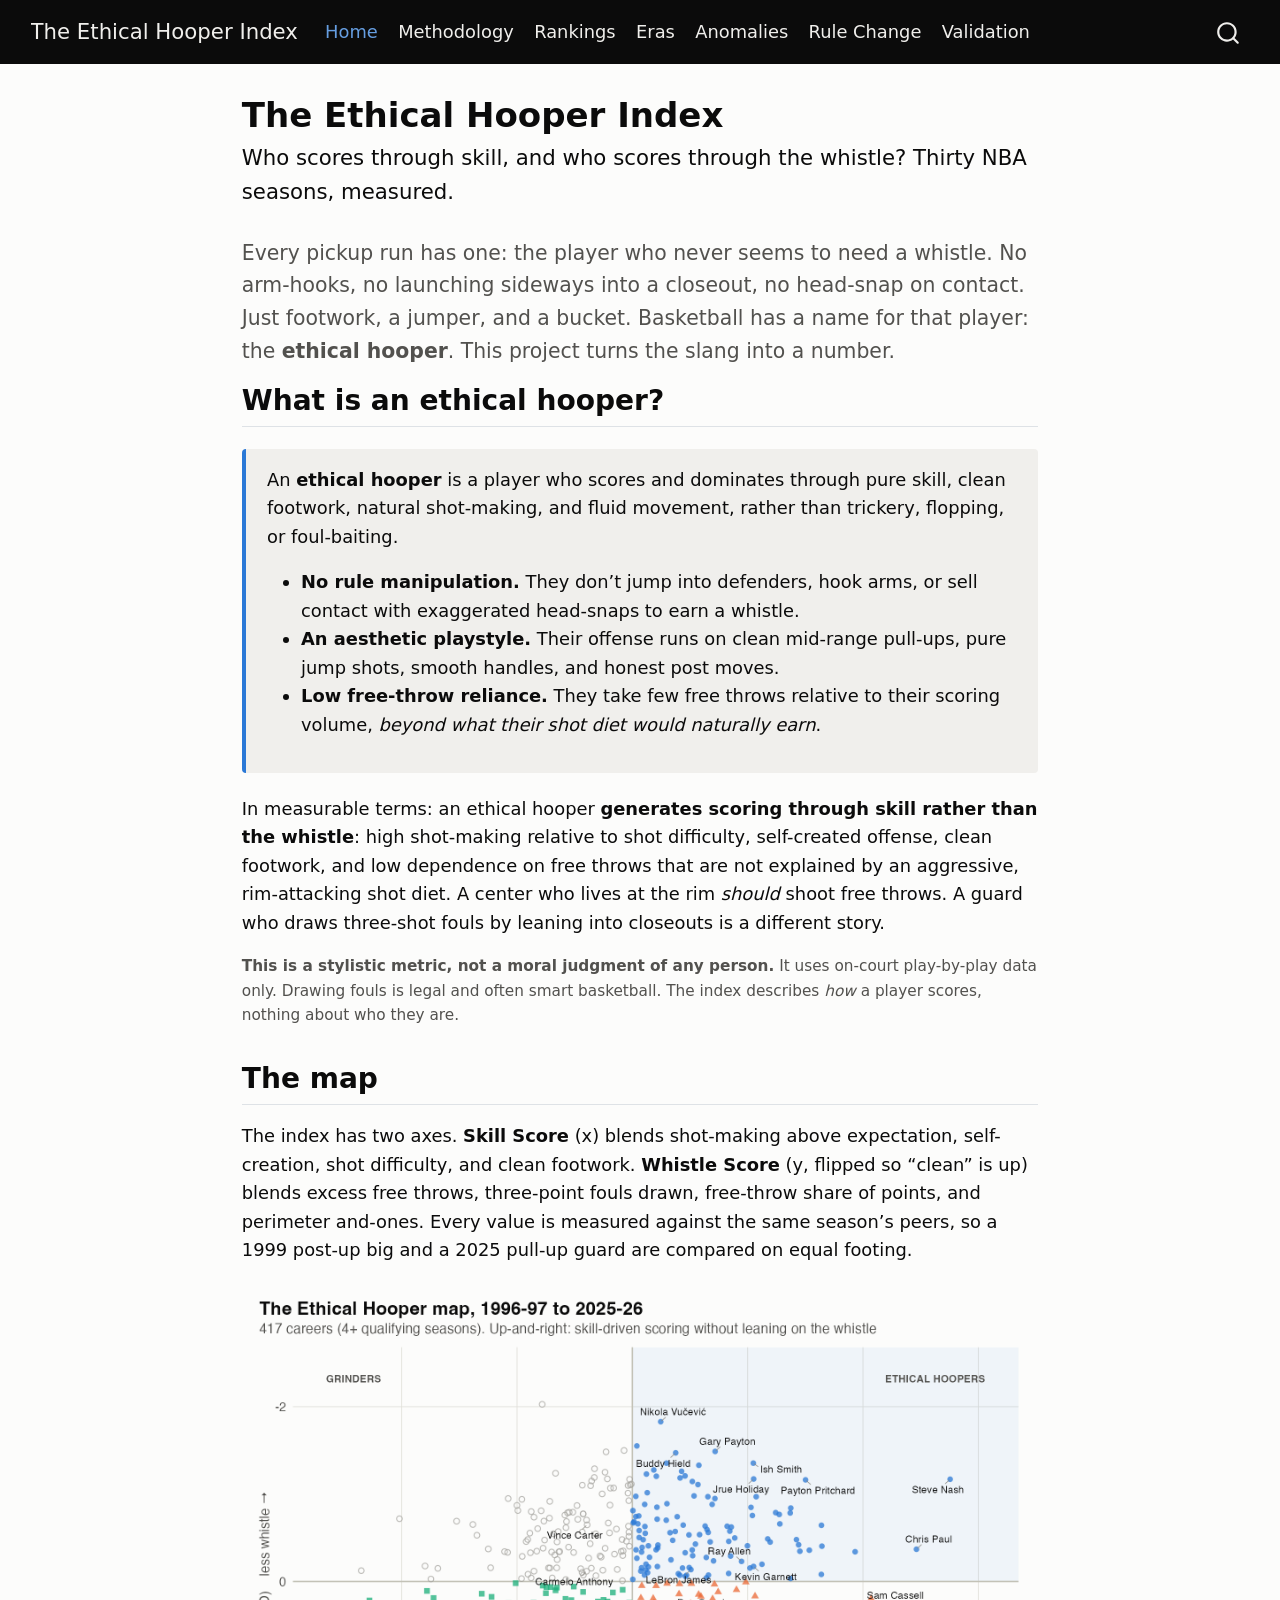
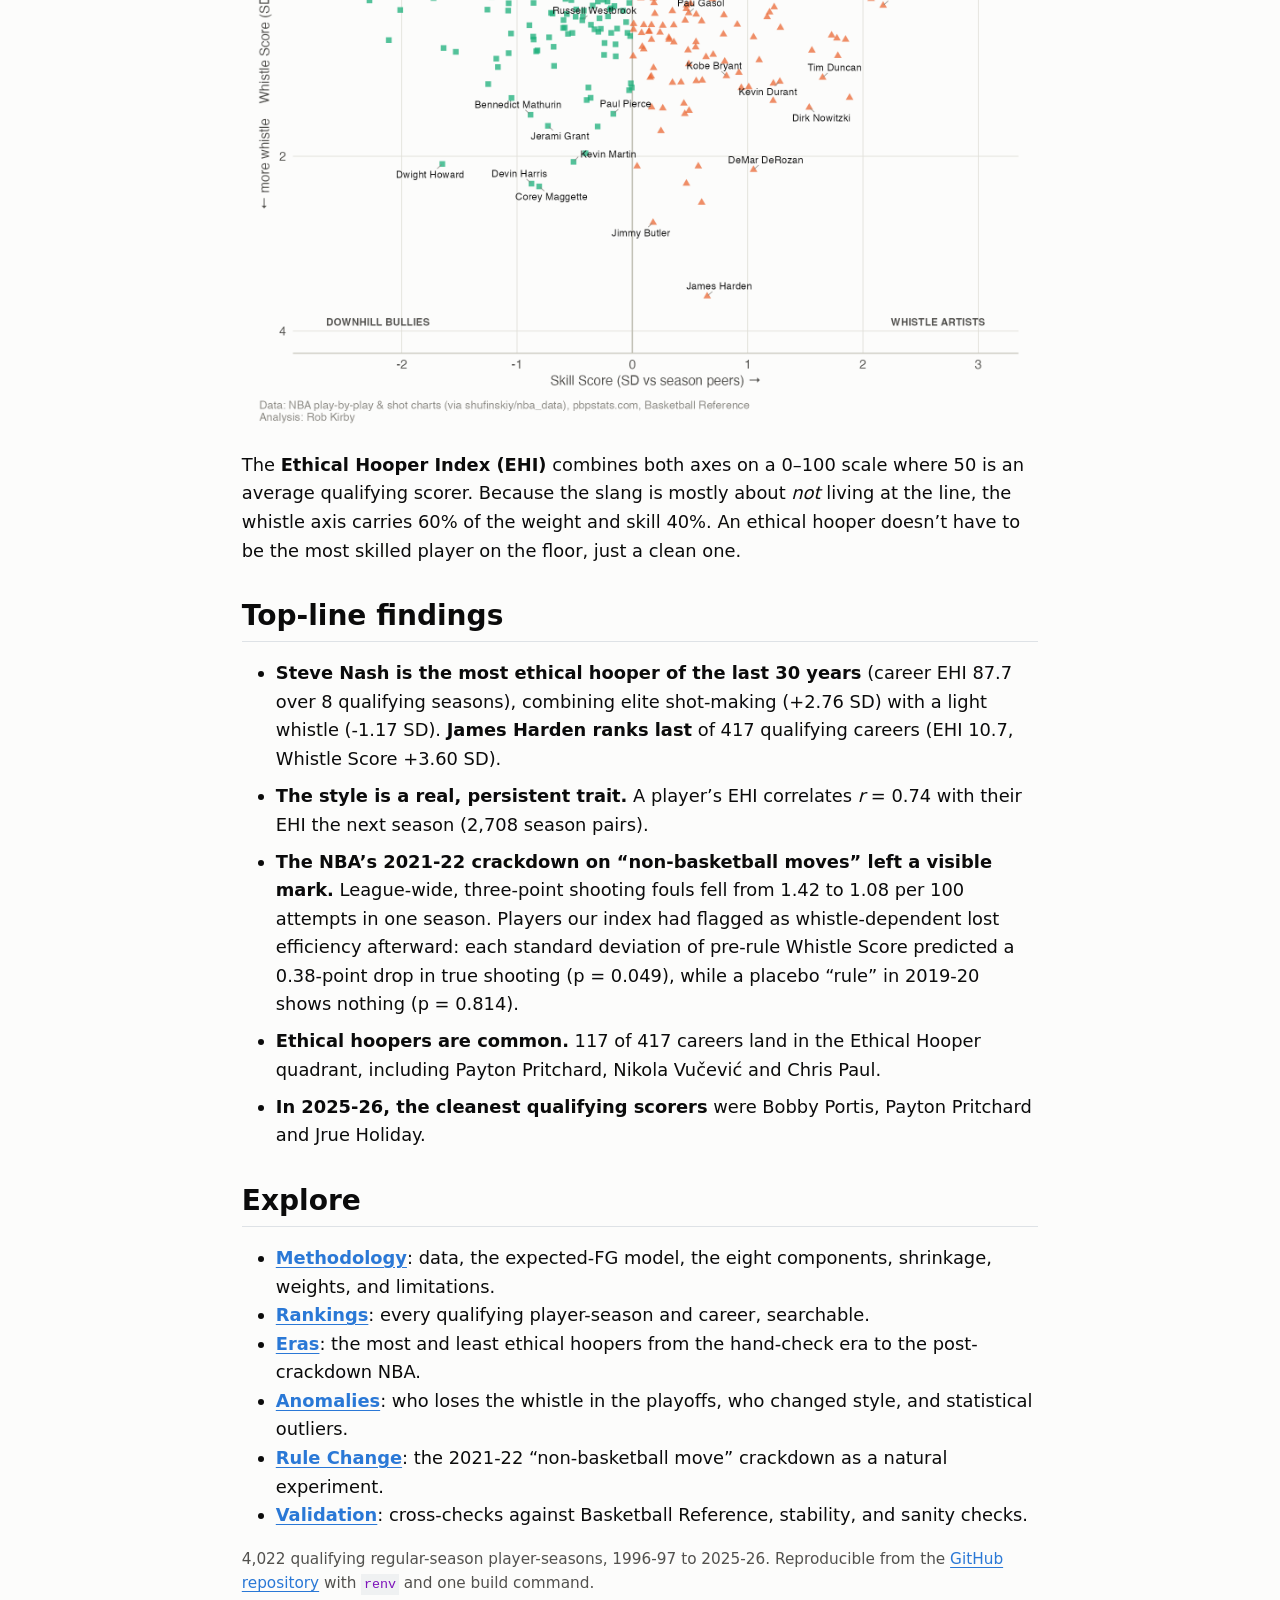
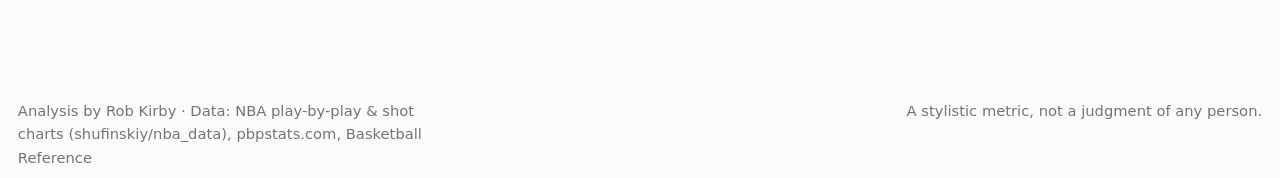
==== docs/index.html @ 502fee54 "Phase 7: Quarto site, generated README, run_all build command, tracking fallback loader Co-Authored-" ====
<!DOCTYPE html>
<html xmlns="http://www.w3.org/1999/xhtml" lang="en" xml:lang="en"><head>

<meta charset="utf-8">
<meta name="generator" content="quarto-1.11.9">

<meta name="viewport" content="width=device-width, initial-scale=1.0, user-scalable=yes">


<title>The Ethical Hooper Index</title>
<style>
/* Default styles provided by pandoc.
** See https://pandoc.org/MANUAL.html#variables-for-html for config info.
*/
span.smallcaps{font-variant: small-caps;}
div.columns{display: flex; gap: 1.5em;}
div.column{flex: auto;}
@media screen {
div.columns{gap: min(4vw, 1.5em);}
div.column{overflow-x: auto;}
}
div.hanging-indent{margin-left: 1.5em; text-indent: -1.5em;}
ul.task-list{list-style: none;}
ul.task-list li input[type="checkbox"] {
  width: 0.8em;
  margin: 0 0.8em 0.2em -1em; /* quarto-specific, see https://github.com/quarto-dev/quarto-cli/issues/4556 */ 
  vertical-align: middle;
}
</style>


<script src="site_libs/quarto-nav/quarto-nav.js"></script>
<script src="site_libs/quarto-nav/headroom.min.js"></script>
<script src="site_libs/clipboard/clipboard.min.js"></script>
<script src="site_libs/quarto-search/autocomplete.umd.js"></script>
<script src="site_libs/quarto-search/fuse.min.js"></script>
<script src="site_libs/quarto-search/quarto-search.js"></script>
<meta name="quarto:offset" content="./">
<script src="site_libs/quarto-html/quarto.js" type="module"></script>
<script src="site_libs/quarto-html/tabsets/tabsets.js" type="module"></script>
<script src="site_libs/quarto-html/scrollable-regions/scrollable-regions.js" type="module"></script>
<script src="site_libs/quarto-html/popper.min.js"></script>
<script src="site_libs/quarto-html/tippy.umd.min.js"></script>
<script src="site_libs/quarto-html/anchor.min.js"></script>
<link href="site_libs/quarto-html/tippy.css" rel="stylesheet">
<link href="site_libs/quarto-html/quarto-syntax-highlighting-63b5708e65d6cd79cd7618c58d0c21e7.css" rel="stylesheet" id="quarto-text-highlighting-styles">
<script src="site_libs/bootstrap/bootstrap.min.js"></script>
<link href="site_libs/bootstrap/bootstrap-icons.css" rel="stylesheet">
<link href="site_libs/bootstrap/bootstrap-1a6fe9b46e0955b3a304957b91c45d7f.min.css" rel="stylesheet" append-hash="true" id="quarto-bootstrap" data-mode="light">
<script src="site_libs/quarto-contrib/glightbox/glightbox.min.js"></script>
<link href="site_libs/quarto-contrib/glightbox/glightbox.min.css" rel="stylesheet">
<link href="site_libs/quarto-contrib/glightbox/lightbox.css" rel="stylesheet">
<script id="quarto-search-options" type="application/json">{
  "location": "navbar",
  "copy-button": false,
  "collapse-after": 3,
  "panel-placement": "end",
  "type": "overlay",
  "limit": 50,
  "keyboard-shortcut": [
    "f",
    "/",
    "s"
  ],
  "show-item-context": false,
  "language": {
    "search-no-results-text": "No results",
    "search-matching-documents-text": "matching documents",
    "search-copy-link-title": "Copy link to search",
    "search-hide-matches-text": "Hide additional matches",
    "search-more-match-text": "more match in this document",
    "search-more-matches-text": "more matches in this document",
    "search-clear-button-title": "Clear",
    "search-text-placeholder": "",
    "search-detached-cancel-button-title": "Cancel",
    "search-submit-button-title": "Submit",
    "search-label": "Search"
  }
}</script>
<style>html{ scroll-behavior: smooth; }</style>


</head>

<body class="nav-fixed fullcontent quarto-light"><a id="quarto-skip-link" class="visually-hidden-focusable" href="#quarto-document-content">Skip to main content</a>

<div id="quarto-search-results"></div>
  <header id="quarto-header" class="headroom fixed-top">
    <nav class="navbar navbar-expand-lg " data-bs-theme="dark" aria-label="Site">
      <div class="navbar-container container-fluid">
      <div class="navbar-brand-container mx-auto">
    <a class="navbar-brand" href="./index.html">
    <span class="navbar-title">The Ethical Hooper Index</span>
    </a>
  </div>
          <button class="navbar-toggler" type="button" data-bs-toggle="collapse" data-bs-target="#navbarCollapse" aria-controls="navbarCollapse" aria-expanded="false" aria-label="Toggle navigation" onclick="if (window.quartoToggleHeadroom) { window.quartoToggleHeadroom(); }">
  <span class="navbar-toggler-icon"></span>
</button>
          <div class="collapse navbar-collapse" id="navbarCollapse">
            <ul class="navbar-nav navbar-nav-scroll me-auto">
  <li class="nav-item">
    <a class="nav-link active" href="./index.html" aria-current="page"> 
<span class="menu-text">Home</span></a>
  </li>  
  <li class="nav-item">
    <a class="nav-link" href="./methodology.html"> 
<span class="menu-text">Methodology</span></a>
  </li>  
  <li class="nav-item">
    <a class="nav-link" href="./rankings.html"> 
<span class="menu-text">Rankings</span></a>
  </li>  
  <li class="nav-item">
    <a class="nav-link" href="./eras.html"> 
<span class="menu-text">Eras</span></a>
  </li>  
  <li class="nav-item">
    <a class="nav-link" href="./anomalies.html"> 
<span class="menu-text">Anomalies</span></a>
  </li>  
  <li class="nav-item">
    <a class="nav-link" href="./rule-change.html"> 
<span class="menu-text">Rule Change</span></a>
  </li>  
  <li class="nav-item">
    <a class="nav-link" href="./validation.html"> 
<span class="menu-text">Validation</span></a>
  </li>  
</ul>
          </div> <!-- /navcollapse -->
            <div class="quarto-navbar-tools">
</div>
            <div id="quarto-search" class="" title="Search"></div>
      </div> <!-- /container-fluid -->
    </nav>
</header>
<!-- content -->
<div id="quarto-content" class="quarto-container page-columns page-rows-contents page-layout-article page-navbar">
<!-- sidebar -->
<!-- margin-sidebar -->
    
<!-- main -->
<main class="content" id="quarto-document-content" tabindex="-1">

<header id="title-block-header" class="quarto-title-block default">
<div class="quarto-title">
<h1 class="title">The Ethical Hooper Index</h1>
<p class="subtitle lead">Who scores through skill, and who scores through the whistle? Thirty NBA seasons, measured.</p>
</div>



<div class="quarto-title-meta">

    
  
    
  </div>
  


</header>


<div class="lead-hook">
<p>Every pickup run has one: the player who never seems to need a whistle. No arm-hooks, no launching sideways into a closeout, no head-snap on contact. Just footwork, a jumper, and a bucket. Basketball has a name for that player: the <strong>ethical hooper</strong>. This project turns the slang into a number.</p>
</div>
<section id="what-is-an-ethical-hooper" class="level2">
<h2 class="anchored" data-anchor-id="what-is-an-ethical-hooper">What is an ethical hooper?</h2>
<div class="definition">
<p>An <strong>ethical hooper</strong> is a player who scores and dominates through pure skill, clean footwork, natural shot-making, and fluid movement, rather than trickery, flopping, or foul-baiting.</p>
<ul>
<li><strong>No rule manipulation.</strong> They don’t jump into defenders, hook arms, or sell contact with exaggerated head-snaps to earn a whistle.</li>
<li><strong>An aesthetic playstyle.</strong> Their offense runs on clean mid-range pull-ups, pure jump shots, smooth handles, and honest post moves.</li>
<li><strong>Low free-throw reliance.</strong> They take few free throws relative to their scoring volume, <em>beyond what their shot diet would naturally earn</em>.</li>
</ul>
</div>
<p>In measurable terms: an ethical hooper <strong>generates scoring through skill rather than the whistle</strong>: high shot-making relative to shot difficulty, self-created offense, clean footwork, and low dependence on free throws that are not explained by an aggressive, rim-attacking shot diet. A center who lives at the rim <em>should</em> shoot free throws. A guard who draws three-shot fouls by leaning into closeouts is a different story.</p>
<div class="small-note">
<p><strong>This is a stylistic metric, not a moral judgment of any person.</strong> It uses on-court play-by-play data only. Drawing fouls is legal and often smart basketball. The index describes <em>how</em> a player scores, nothing about who they are.</p>
</div>
</section>
<section id="the-map" class="level2">
<h2 class="anchored" data-anchor-id="the-map">The map</h2>
<p>The index has two axes. <strong>Skill Score</strong> (x) blends shot-making above expectation, self-creation, shot difficulty, and clean footwork. <strong>Whistle Score</strong> (y, flipped so “clean” is up) blends excess free throws, three-point fouls drawn, free-throw share of points, and perimeter and-ones. Every value is measured against the same season’s peers, so a 1999 post-up big and a 2025 pull-up guard are compared on equal footing.</p>
<p><a href="figures/quadrant_signature.png" class="lightbox" data-gallery="quarto-lightbox-gallery-1"><img src="figures/quadrant_signature.png" class="img-fluid" alt="Scatter plot of every qualifying NBA career: Skill Score on the x-axis and Whistle Score on the y-axis (flipped so less whistle is up). Steve Nash sits alone in the upper right; James Harden sits alone at the bottom."></a></p>
<p>The <strong>Ethical Hooper Index (EHI)</strong> combines both axes on a 0–100 scale where 50 is an average qualifying scorer. Because the slang is mostly about <em>not</em> living at the line, the whistle axis carries 60% of the weight and skill 40%. An ethical hooper doesn’t have to be the most skilled player on the floor, just a clean one.</p>
</section>
<section id="top-line-findings" class="level2">
<h2 class="anchored" data-anchor-id="top-line-findings">Top-line findings</h2>
<div class="finding-list">
<ul>
<li><strong>Steve Nash is the most ethical hooper of the last 30 years</strong> (career EHI 87.7 over 8 qualifying seasons), combining elite shot-making (+2.76 SD) with a light whistle (-1.17 SD). <strong>James Harden ranks last</strong> of 417 qualifying careers (EHI 10.7, Whistle Score +3.60 SD).</li>
<li><strong>The style is a real, persistent trait.</strong> A player’s EHI correlates <em>r</em> = 0.74 with their EHI the next season (2,708 season pairs).</li>
<li><strong>The NBA’s 2021-22 crackdown on “non-basketball moves” left a visible mark.</strong> League-wide, three-point shooting fouls fell from 1.42 to 1.08 per 100 attempts in one season. Players our index had flagged as whistle-dependent lost efficiency afterward: each standard deviation of pre-rule Whistle Score predicted a 0.38-point drop in true shooting (p = 0.049), while a placebo “rule” in 2019-20 shows nothing (p = 0.814).</li>
<li><strong>Ethical hoopers are common.</strong> 117 of 417 careers land in the Ethical Hooper quadrant, including Payton Pritchard, Nikola Vučević and Chris Paul.</li>
<li><strong>In 2025-26, the cleanest qualifying scorers</strong> were Bobby Portis, Payton Pritchard and Jrue Holiday.</li>
</ul>
</div>
</section>
<section id="explore" class="level2">
<h2 class="anchored" data-anchor-id="explore">Explore</h2>
<ul>
<li><a href="./methodology.html"><strong>Methodology</strong></a>: data, the expected-FG model, the eight components, shrinkage, weights, and limitations.</li>
<li><a href="./rankings.html"><strong>Rankings</strong></a>: every qualifying player-season and career, searchable.</li>
<li><a href="./eras.html"><strong>Eras</strong></a>: the most and least ethical hoopers from the hand-check era to the post-crackdown NBA.</li>
<li><a href="./anomalies.html"><strong>Anomalies</strong></a>: who loses the whistle in the playoffs, who changed style, and statistical outliers.</li>
<li><a href="./rule-change.html"><strong>Rule Change</strong></a>: the 2021-22 “non-basketball move” crackdown as a natural experiment.</li>
<li><a href="./validation.html"><strong>Validation</strong></a>: cross-checks against Basketball Reference, stability, and sanity checks.</li>
</ul>
<div class="small-note">
<p>4,022 qualifying regular-season player-seasons, 1996-97 to 2025-26. Reproducible from the <a href="https://github.com/USERNAME/ethical-hooper-index">GitHub repository</a> with <code>renv</code> and one build command.</p>
</div>


</section>

</main> <!-- /main -->
<script id="quarto-html-after-body" type="application/javascript">
  window.document.addEventListener("DOMContentLoaded", function (event) {
    const icon = "";
    const anchorJS = new window.AnchorJS();
    anchorJS.options = {
      placement: 'right',
      icon: icon
    };
    anchorJS.add('.anchored');
    const isCodeAnnotation = (el) => {
      for (const clz of el.classList) {
        if (clz.startsWith('code-annotation-')) {                     
          return true;
        }
      }
      return false;
    }
    const onCopySuccess = function(e) {
      // button target
      const button = e.trigger;
      // don't keep focus
      button.blur();
      // flash "checked"
      button.classList.add('code-copy-button-checked');
      var currentTitle = button.getAttribute("title");
      button.setAttribute("title", "Copied!");
      let tooltip;
      if (window.bootstrap) {
        button.setAttribute("data-bs-toggle", "tooltip");
        button.setAttribute("data-bs-placement", "left");
        button.setAttribute("data-bs-title", "Copied!");
        tooltip = new bootstrap.Tooltip(button, 
          { trigger: "manual", 
            customClass: "code-copy-button-tooltip",
            offset: [0, -8]});
        tooltip.show();    
      }
      setTimeout(function() {
        if (tooltip) {
          tooltip.hide();
          button.removeAttribute("data-bs-title");
          button.removeAttribute("data-bs-toggle");
          button.removeAttribute("data-bs-placement");
        }
        button.setAttribute("title", currentTitle);
        button.classList.remove('code-copy-button-checked');
      }, 1000);
      // clear code selection
      e.clearSelection();
    }
    const getTextToCopy = function(trigger) {
      const outerScaffold = trigger.parentElement.cloneNode(true);
      const codeEl = outerScaffold.querySelector('code');
      for (const childEl of codeEl.children) {
        if (isCodeAnnotation(childEl)) {
          childEl.remove();
        }
      }
      return codeEl.innerText;
    }
    const clipboard = new window.ClipboardJS('.code-copy-button:not([data-in-quarto-modal])', {
      text: getTextToCopy
    });
    clipboard.on('success', onCopySuccess);
    if (window.document.getElementById('quarto-embedded-source-code-modal')) {
      const clipboardModal = new window.ClipboardJS('.code-copy-button[data-in-quarto-modal]', {
        text: getTextToCopy,
        container: window.document.getElementById('quarto-embedded-source-code-modal')
      });
      clipboardModal.on('success', onCopySuccess);
    }
      var localhostRegex = new RegExp(/^(?:http|https):\/\/localhost\:?[0-9]*\//);
      var mailtoRegex = new RegExp(/^mailto:/);
        var filterRegex = new RegExp('/' + window.location.host + '/');
      var isInternal = (href) => {
          return filterRegex.test(href) || localhostRegex.test(href) || mailtoRegex.test(href);
      }
      // Inspect non-navigation links and adorn them if external
      window.quartoDecorateExternalLinks = function (root) {
     var links = (root || window.document).querySelectorAll('a[href]:not(.nav-link):not(.navbar-brand):not(.toc-action):not(.sidebar-link):not(.sidebar-item-toggle):not(.pagination-link):not(.no-external):not([aria-hidden]):not(.dropdown-item):not(.quarto-navigation-tool):not(.about-link)');
      for (var i=0; i<links.length; i++) {
        const link = links[i];
        if (!isInternal(link.href)) {
          // undo the damage that might have been done by quarto-nav.js in the case of
          // links that we want to consider external
          if (link.dataset.originalHref !== undefined) {
            link.href = link.dataset.originalHref;
          }
          if (!link.classList.contains('no-external-icon')) {
          }
        }
      }
      };
      window.quartoDecorateExternalLinks(window.document);
    // Esc closes the popup (WCAG 1.4.13) and focus leaving both trigger and
    // popup closes it (WCAG 2.4.11); tippy handles neither for interactive popups.
    const hideOnEscAndFocusOut = {
      name: 'hideOnEscAndFocusOut',
      defaultValue: true,
      fn(instance) {
        const dismiss = () => {
          // A show scheduled by the trigger delay would otherwise reopen it
          instance.clearDelayTimeouts();
          instance.hide();
        };
        const onKeyDown = (event) => {
          if (event.key !== 'Escape') {
            return;
          }
          // Keep Esc from also reaching page handlers (e.g. reveal.js overview),
          // except an open reveal.js slide menu, which Esc should close too.
          // The menu handles keys only when its keyboard option is on.
          const menuHandlesEsc = window.Reveal?.getPlugin?.('menu')?.isOpen() &&
            window.Reveal.getConfig().menu?.keyboard !== false;
          if (!menuHandlesEsc) {
            event.stopPropagation();
          }
          if (instance.popper.contains(window.document.activeElement)) {
            // Disabled while refocusing so the focus trigger does not reopen it
            instance.disable();
            instance.reference.focus();
            instance.enable();
          }
          dismiss();
        };
        const onFocusOut = (event) => {
          const target = event.relatedTarget;
          if (target && !instance.reference.contains(target) &&
              !instance.popper.contains(target)) {
            dismiss();
          }
        };
        // On the trigger too: a click trigger (code-annotations: select) has no
        // blur handling. Attached for the instance's lifetime so leaving the
        // trigger also cancels a show still pending on the trigger delay.
        instance.reference.addEventListener('focusout', onFocusOut);
        return {
          onShow() {
            window.document.addEventListener('keydown', onKeyDown, true);
            instance.popper.addEventListener('focusout', onFocusOut);
          },
          onHide() {
            window.document.removeEventListener('keydown', onKeyDown, true);
            instance.popper.removeEventListener('focusout', onFocusOut);
          },
          onDestroy() {
            instance.reference.removeEventListener('focusout', onFocusOut);
          },
        };
      },
    };
    function tippyHover(el, contentFn, onTriggerFn, onUntriggerFn) {
      const config = {
        allowHTML: true,
        maxWidth: 500,
        delay: 100,
        arrow: false,
        appendTo: function(el) {
            return el.parentElement;
        },
        interactive: true,
        interactiveBorder: 10,
        theme: 'quarto',
        placement: 'bottom-start',
        plugins: [hideOnEscAndFocusOut],
      };
      if (contentFn) {
        config.content = contentFn;
      }
      if (onTriggerFn) {
        config.onTrigger = onTriggerFn;
      }
      if (onUntriggerFn) {
        config.onUntrigger = onUntriggerFn;
      }
      window.tippy(el, config); 
    }
    const noterefs = window.document.querySelectorAll('a[role="doc-noteref"]');
    for (var i=0; i<noterefs.length; i++) {
      const ref = noterefs[i];
      tippyHover(ref, function() {
        // use id or data attribute instead here
        let href = ref.getAttribute('data-footnote-href') || ref.getAttribute('href');
        try { href = new URL(href).hash; } catch {}
        const id = href.replace(/^#\/?/, "");
        const note = window.document.getElementById(id);
        if (note) {
          return note.innerHTML;
        } else {
          return "";
        }
      });
    }
    const xrefs = window.document.querySelectorAll('a.quarto-xref');
    const processXRef = (id, note) => {
      // Strip column container classes
      const stripColumnClz = (el) => {
        el.classList.remove("page-full", "page-columns");
        if (el.children) {
          for (const child of el.children) {
            stripColumnClz(child);
          }
        }
      }
      stripColumnClz(note)
      if (id === null || id.startsWith('sec-')) {
        // Special case sections, only their first couple elements
        const container = document.createElement("div");
        if (note.children && note.children.length > 2) {
          container.appendChild(note.children[0].cloneNode(true));
          for (let i = 1; i < note.children.length; i++) {
            const child = note.children[i];
            if (child.tagName === "P" && child.innerText === "") {
              continue;
            } else {
              container.appendChild(child.cloneNode(true));
              break;
            }
          }
          if (window.Quarto?.typesetMath) {
            window.Quarto.typesetMath(container);
          }
          return container.innerHTML
        } else {
          if (window.Quarto?.typesetMath) {
            window.Quarto.typesetMath(note);
          }
          return note.innerHTML;
        }
      } else {
        // Remove any anchor links if they are present
        const anchorLink = note.querySelector('a.anchorjs-link');
        if (anchorLink) {
          anchorLink.remove();
        }
        if (window.Quarto?.typesetMath) {
          window.Quarto.typesetMath(note);
        }
        if (note.classList.contains("callout")) {
          return note.outerHTML;
        } else {
          return note.innerHTML;
        }
      }
    }
    for (var i=0; i<xrefs.length; i++) {
      const xref = xrefs[i];
      tippyHover(xref, undefined, function(instance) {
        instance.disable();
        let url = xref.getAttribute('href');
        let hash = undefined; 
        if (url.startsWith('#')) {
          hash = url;
        } else {
          try { hash = new URL(url).hash; } catch {}
        }
        if (hash) {
          const id = hash.replace(/^#\/?/, "");
          const note = window.document.getElementById(id);
          if (note !== null) {
            try {
              const html = processXRef(id, note.cloneNode(true));
              instance.setContent(html);
            } finally {
              instance.enable();
              instance.show();
            }
          } else {
            // See if we can fetch this
            fetch(url.split('#')[0])
            .then(res => res.text())
            .then(html => {
              const parser = new DOMParser();
              const htmlDoc = parser.parseFromString(html, "text/html");
              const note = htmlDoc.getElementById(id);
              if (note !== null) {
                const html = processXRef(id, note);
                instance.setContent(html);
              } 
            }).finally(() => {
              instance.enable();
              instance.show();
            });
          }
        } else {
          // See if we can fetch a full url (with no hash to target)
          // This is a special case and we should probably do some content thinning / targeting
          fetch(url)
          .then(res => res.text())
          .then(html => {
            const parser = new DOMParser();
            const htmlDoc = parser.parseFromString(html, "text/html");
            const note = htmlDoc.querySelector('main.content');
            if (note !== null) {
              // This should only happen for chapter cross references
              // (since there is no id in the URL)
              // remove the first header
              if (note.children.length > 0 && note.children[0].tagName === "HEADER") {
                note.children[0].remove();
              }
              const html = processXRef(null, note);
              instance.setContent(html);
            } 
          }).finally(() => {
            instance.enable();
            instance.show();
          });
        }
      }, function(instance) {
      });
    }
        let selectedAnnoteEl;
        const selectorForAnnotation = ( cell, annotation) => {
          let cellAttr = 'data-code-cell="' + cell + '"';
          let lineAttr = 'data-code-annotation="' +  annotation + '"';
          const selector = 'span[' + cellAttr + '][' + lineAttr + ']';
          return selector;
        }
        const selectCodeLines = (annoteEl) => {
          const doc = window.document;
          const targetCell = annoteEl.getAttribute("data-target-cell");
          const targetAnnotation = annoteEl.getAttribute("data-target-annotation");
          const annoteSpan = window.document.querySelector(selectorForAnnotation(targetCell, targetAnnotation));
          const lines = annoteSpan.getAttribute("data-code-lines").split(",");
          const lineIds = lines.map((line) => {
            return targetCell + "-" + line;
          })
          // Each band is positioned against its own containing block, which is
          // not the offsetParent of the lines, so place it from client rects.
          const placeBand = (band, firstEl, lastEl, codeBlock) => {
            const container = band.offsetParent;
            if (container === null) {
              return;
            }
            const containerRect = container.getBoundingClientRect();
            // Reveal.js scales slides with a transform, so convert client
            // pixels back to the CSS pixels of the container.
            const scale = containerRect.height / container.offsetHeight || 1;
            const firstRect = firstEl.getBoundingClientRect();
            const lastRect = lastEl.getBoundingClientRect();
            const top = (firstRect.top - containerRect.top) / scale - container.clientTop + container.scrollTop;
            const height = (lastRect.bottom - firstRect.top) / scale;
            band.style.top = top - 2 + "px";
            band.style.height = height + 4 + "px";
            if (codeBlock) {
              // Without the copy button wrapper, the containing block is wider
              // than the code block, so span the code block explicitly.
              const blockRect = codeBlock.getBoundingClientRect();
              band.style.left = (blockRect.left - containerRect.left) / scale - container.clientLeft + container.scrollLeft + "px";
              band.style.width = blockRect.width / scale + "px";
            }
          };
          if (lineIds.length > 0) {
            const el = window.document.getElementById(lineIds[0]);
            const lastEl = window.document.getElementById(lineIds[lineIds.length - 1]);
            const parent = el.parentElement.parentElement;
            // cook up a div (if necessary) and position it
            let div = window.document.getElementById("code-annotation-line-highlight");
            if (div === null) {
              div = window.document.createElement("div");
              div.setAttribute("id", "code-annotation-line-highlight");
              div.style.position = 'absolute';
              parent.appendChild(div);
            }
            placeBand(div, el, lastEl, parent.closest("div.sourceCode") || parent);
            let gutterDiv = window.document.getElementById("code-annotation-line-highlight-gutter");
            if (gutterDiv === null) {
              gutterDiv = window.document.createElement("div");
              gutterDiv.setAttribute("id", "code-annotation-line-highlight-gutter");
              gutterDiv.style.position = 'absolute';
              const codeCell = window.document.getElementById(targetCell);
              const gutter = codeCell.querySelector('.code-annotation-gutter');
              gutter.appendChild(gutterDiv);
            }
            placeBand(gutterDiv, el, lastEl);
            selectedAnnoteEl = annoteEl;
          }
        };
        const unselectCodeLines = () => {
          const elementsIds = ["code-annotation-line-highlight", "code-annotation-line-highlight-gutter"];
          elementsIds.forEach((elId) => {
            const div = window.document.getElementById(elId);
            if (div) {
              div.remove();
            }
          });
          selectedAnnoteEl = undefined;
        };
          // Handle positioning of the toggle
      window.addEventListener(
        "resize",
        throttle(() => {
          elRect = undefined;
          if (selectedAnnoteEl) {
            selectCodeLines(selectedAnnoteEl);
          }
        }, 10)
      );
      function throttle(fn, ms) {
      let throttle = false;
      let timer;
        return (...args) => {
          if(!throttle) { // first call gets through
              fn.apply(this, args);
              throttle = true;
          } else { // all the others get throttled
              if(timer) clearTimeout(timer); // cancel #2
              timer = setTimeout(() => {
                fn.apply(this, args);
                timer = throttle = false;
              }, ms);
          }
        };
      }
        // Attach click handler to the DT
        const annoteDls = window.document.querySelectorAll('dt[data-target-cell]');
        for (const annoteDlNode of annoteDls) {
          annoteDlNode.addEventListener('click', (event) => {
            const clickedEl = event.target;
            if (clickedEl !== selectedAnnoteEl) {
              unselectCodeLines();
              const activeEl = window.document.querySelector('dt[data-target-cell].code-annotation-active');
              if (activeEl) {
                activeEl.classList.remove('code-annotation-active');
              }
              selectCodeLines(clickedEl);
              clickedEl.classList.add('code-annotation-active');
            } else {
              // Unselect the line
              unselectCodeLines();
              clickedEl.classList.remove('code-annotation-active');
            }
          });
        }
    const findCites = (el) => {
      const parentEl = el.parentElement;
      if (parentEl) {
        const cites = parentEl.dataset.cites;
        if (cites) {
          return {
            el,
            cites: cites.split(' ')
          };
        } else {
          return findCites(el.parentElement)
        }
      } else {
        return undefined;
      }
    };
    var bibliorefs = window.document.querySelectorAll('a[role="doc-biblioref"]');
    for (var i=0; i<bibliorefs.length; i++) {
      const ref = bibliorefs[i];
      const citeInfo = findCites(ref);
      if (citeInfo) {
        tippyHover(citeInfo.el, function() {
          var popup = window.document.createElement('div');
          citeInfo.cites.forEach(function(cite) {
            var citeDiv = window.document.createElement('div');
            citeDiv.classList.add('hanging-indent');
            citeDiv.classList.add('csl-entry');
            var biblioDiv = window.document.getElementById('ref-' + cite);
            if (biblioDiv) {
              citeDiv.innerHTML = biblioDiv.innerHTML;
            }
            popup.appendChild(citeDiv);
          });
          return popup.innerHTML;
        });
      }
    }
  });
  </script>
  <script type="application/javascript">
  window.quartoScrollableRegionsLabels = {"code":"Scrollable code","output":"Scrollable output"};
  </script>
</div> <!-- /content -->
<footer class="footer">
  <div class="nav-footer">
    <div class="nav-footer-left">
<p>Analysis by Rob Kirby · Data: NBA play-by-play &amp; shot charts (shufinskiy/nba_data), pbpstats.com, Basketball Reference</p>
</div>   
    <div class="nav-footer-center">
      &nbsp;
    </div>
    <div class="nav-footer-right">
<p>A stylistic metric, not a judgment of any person.</p>
</div>
  </div>
</footer>
<script>var lightboxQuarto = GLightbox({"closeEffect":"zoom","descPosition":"bottom","loop":false,"openEffect":"zoom","selector":".lightbox"});
(function() {
  let previousOnload = window.onload;
  window.onload = () => {
    if (previousOnload) {
      previousOnload();
    }
    lightboxQuarto.on('slide_before_load', (data) => {
      const { slideIndex, slideNode, slideConfig, player, trigger } = data;
      const href = trigger.getAttribute('href');
      if (href !== null) {
        const imgEl = window.document.querySelector(`a[href="${href}"] img`);
        if (imgEl !== null) {
          const srcAttr = imgEl.getAttribute("src");
          if (srcAttr && srcAttr.startsWith("data:")) {
            slideConfig.href = srcAttr;
          }
        }
      } 
    });
  
    lightboxQuarto.on('slide_after_load', (data) => {
      const { slideIndex, slideNode, slideConfig, player, trigger } = data;
      if (window.Quarto?.typesetMath) {
        window.Quarto.typesetMath(slideNode);
      }
    });
  
  };
  
})();
          </script>




<script src="site_libs/quarto-html/zenscroll-min.js"></script>
</body></html>
---- docs/site_libs/quarto-html/tippy.css ----
.tippy-box[data-animation=fade][data-state=hidden]{opacity:0}[data-tippy-root]{max-width:calc(100vw - 10px)}.tippy-box{position:relative;background-color:#333;color:#fff;border-radius:4px;font-size:14px;line-height:1.4;white-space:normal;outline:0;transition-property:transform,visibility,opacity}.tippy-box[data-placement^=top]>.tippy-arrow{bottom:0}.tippy-box[data-placement^=top]>.tippy-arrow:before{bottom:-7px;left:0;border-width:8px 8px 0;border-top-color:initial;transform-origin:center top}.tippy-box[data-placement^=bottom]>.tippy-arrow{top:0}.tippy-box[data-placement^=bottom]>.tippy-arrow:before{top:-7px;left:0;border-width:0 8px 8px;border-bottom-color:initial;transform-origin:center bottom}.tippy-box[data-placement^=left]>.tippy-arrow{right:0}.tippy-box[data-placement^=left]>.tippy-arrow:before{border-width:8px 0 8px 8px;border-left-color:initial;right:-7px;transform-origin:center left}.tippy-box[data-placement^=right]>.tippy-arrow{left:0}.tippy-box[data-placement^=right]>.tippy-arrow:before{left:-7px;border-width:8px 8px 8px 0;border-right-color:initial;transform-origin:center right}.tippy-box[data-inertia][data-state=visible]{transition-timing-function:cubic-bezier(.54,1.5,.38,1.11)}.tippy-arrow{width:16px;height:16px;color:#333}.tippy-arrow:before{content:"";position:absolute;border-color:transparent;border-style:solid}.tippy-content{position:relative;padding:5px 9px;z-index:1}
---- docs/site_libs/quarto-html/quarto-syntax-highlighting-63b5708e65d6cd79cd7618c58d0c21e7.css ----
/* quarto syntax highlight colors */
:root {
  --quarto-hl-ot-color: #003B4F;
  --quarto-hl-at-color: #657422;
  --quarto-hl-ss-color: #20794D;
  --quarto-hl-an-color: #5E5E5E;
  --quarto-hl-fu-color: #4758AB;
  --quarto-hl-st-color: #20794D;
  --quarto-hl-cf-color: #003B4F;
  --quarto-hl-op-color: #5E5E5E;
  --quarto-hl-er-color: #AD0000;
  --quarto-hl-bn-color: #AD0000;
  --quarto-hl-al-color: #AD0000;
  --quarto-hl-va-color: #111111;
  --quarto-hl-bu-color: inherit;
  --quarto-hl-ex-color: inherit;
  --quarto-hl-pp-color: #AD0000;
  --quarto-hl-in-color: #5E5E5E;
  --quarto-hl-vs-color: #20794D;
  --quarto-hl-wa-color: #5E5E5E;
  --quarto-hl-do-color: #5E5E5E;
  --quarto-hl-im-color: #00769E;
  --quarto-hl-ch-color: #20794D;
  --quarto-hl-dt-color: #AD0000;
  --quarto-hl-fl-color: #AD0000;
  --quarto-hl-co-color: #5E5E5E;
  --quarto-hl-cv-color: #5E5E5E;
  --quarto-hl-cn-color: #8f5902;
  --quarto-hl-sc-color: #5E5E5E;
  --quarto-hl-dv-color: #AD0000;
  --quarto-hl-kw-color: #003B4F;
}

/* other quarto variables */
:root {
  --quarto-font-monospace: SFMono-Regular, Menlo, Monaco, Consolas, "Liberation Mono", "Courier New", monospace;
}

/* syntax highlight based on Pandoc's rules */
pre > code.sourceCode > span {
  color: #003B4F;
}

code.sourceCode > span {
  color: #003B4F;
}

div.sourceCode,
div.sourceCode pre.sourceCode {
  color: #003B4F;
}

/* Normal */
code span {
  color: #003B4F;
}

/* Alert */
code span.al {
  color: #AD0000;
  font-style: inherit;
}

/* Annotation */
code span.an {
  color: #5E5E5E;
  font-style: inherit;
}

/* Attribute */
code span.at {
  color: #657422;
  font-style: inherit;
}

/* BaseN */
code span.bn {
  color: #AD0000;
  font-style: inherit;
}

/* BuiltIn */
code span.bu {
  font-style: inherit;
}

/* ControlFlow */
code span.cf {
  color: #003B4F;
  font-weight: bold;
  font-style: inherit;
}

/* Char */
code span.ch {
  color: #20794D;
  font-style: inherit;
}

/* Constant */
code span.cn {
  color: #8f5902;
  font-style: inherit;
}

/* Comment */
code span.co {
  color: #5E5E5E;
  font-style: inherit;
}

/* CommentVar */
code span.cv {
  color: #5E5E5E;
  font-style: italic;
}

/* Documentation */
code span.do {
  color: #5E5E5E;
  font-style: italic;
}

/* DataType */
code span.dt {
  color: #AD0000;
  font-style: inherit;
}

/* DecVal */
code span.dv {
  color: #AD0000;
  font-style: inherit;
}

/* Error */
code span.er {
  color: #AD0000;
  font-style: inherit;
}

/* Extension */
code span.ex {
  font-style: inherit;
}

/* Float */
code span.fl {
  color: #AD0000;
  font-style: inherit;
}

/* Function */
code span.fu {
  color: #4758AB;
  font-style: inherit;
}

/* Import */
code span.im {
  color: #00769E;
  font-style: inherit;
}

/* Information */
code span.in {
  color: #5E5E5E;
  font-style: inherit;
}

/* Keyword */
code span.kw {
  color: #003B4F;
  font-weight: bold;
  font-style: inherit;
}

/* Operator */
code span.op {
  color: #5E5E5E;
  font-style: inherit;
}

/* Other */
code span.ot {
  color: #003B4F;
  font-style: inherit;
}

/* Preprocessor */
code span.pp {
  color: #AD0000;
  font-style: inherit;
}

/* SpecialChar */
code span.sc {
  color: #5E5E5E;
  font-style: inherit;
}

/* SpecialString */
code span.ss {
  color: #20794D;
  font-style: inherit;
}

/* String */
code span.st {
  color: #20794D;
  font-style: inherit;
}

/* Variable */
code span.va {
  color: #111111;
  font-style: inherit;
}

/* VerbatimString */
code span.vs {
  color: #20794D;
  font-style: inherit;
}

/* Warning */
code span.wa {
  color: #5E5E5E;
  font-style: italic;
}

.prevent-inlining {
  content: "</";
}

/*# sourceMappingURL=054cc16b9e9817627be6994582d2ffb5.css.map */
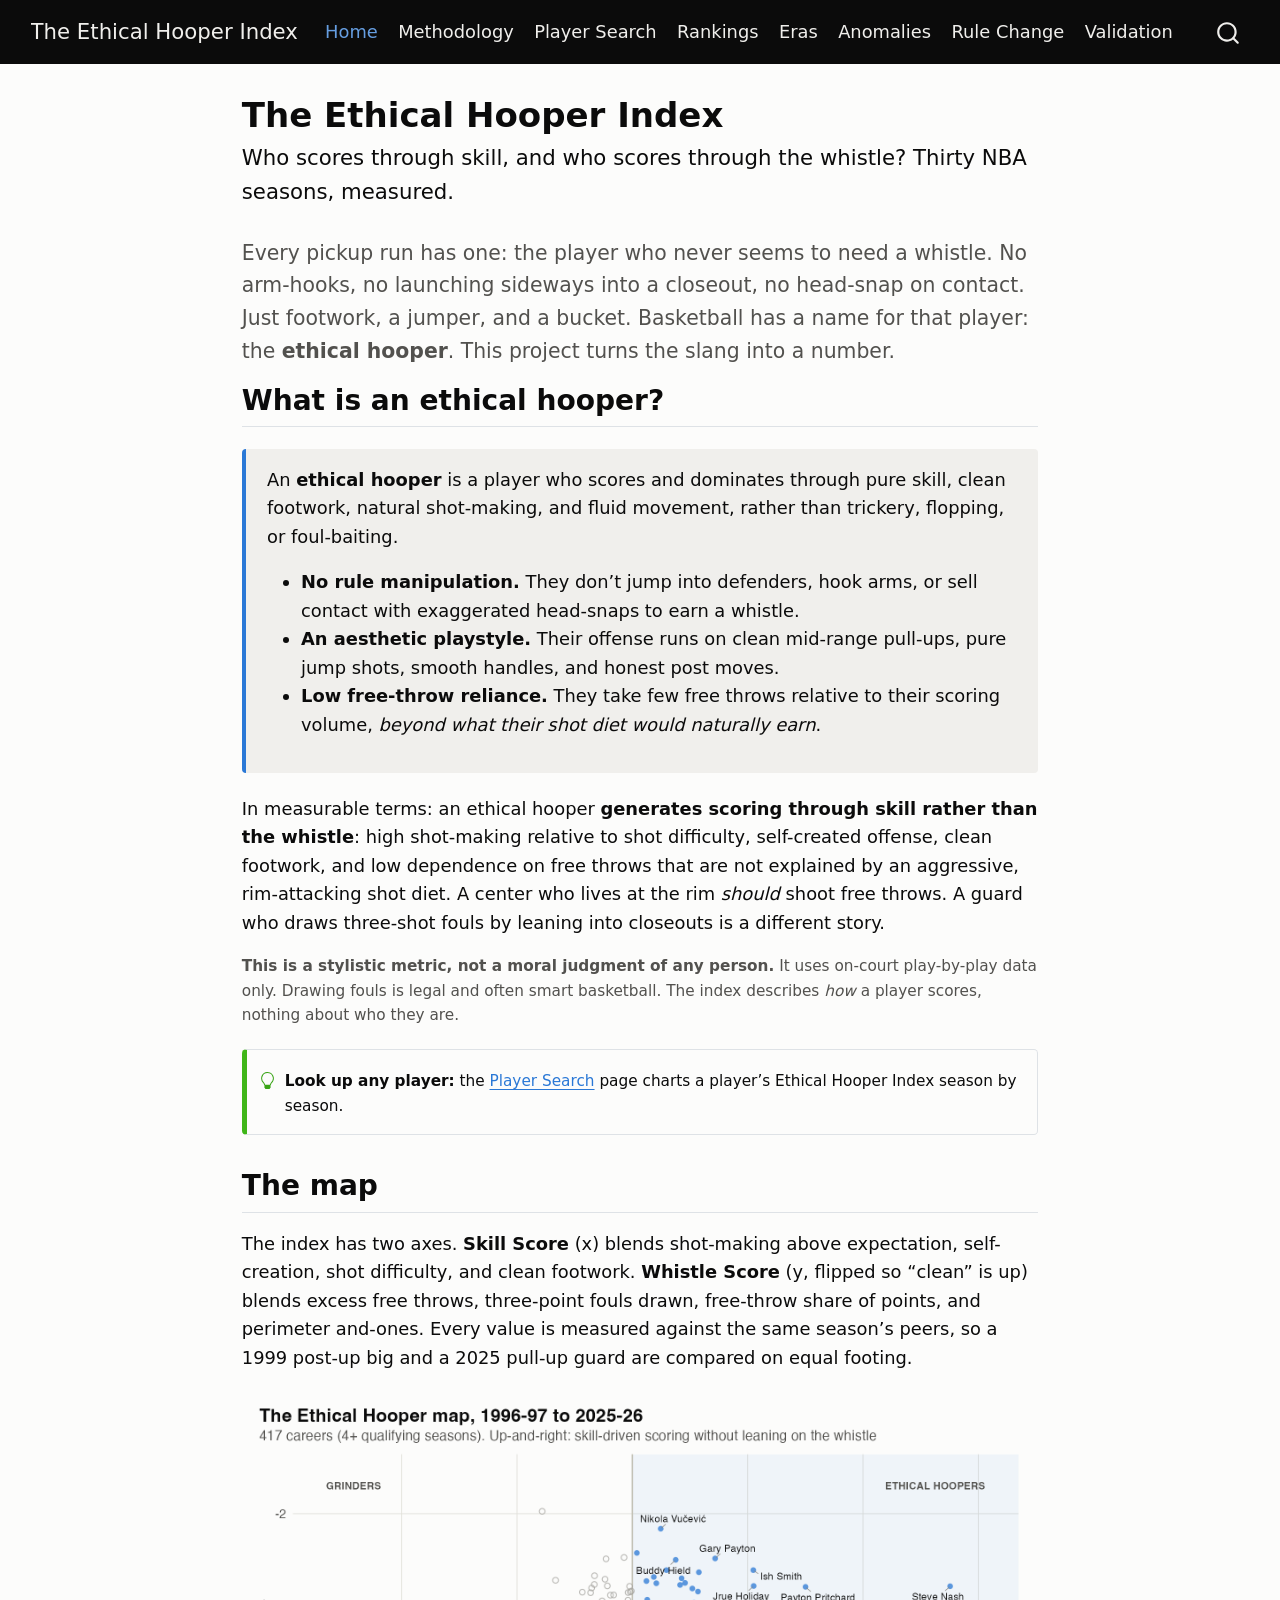
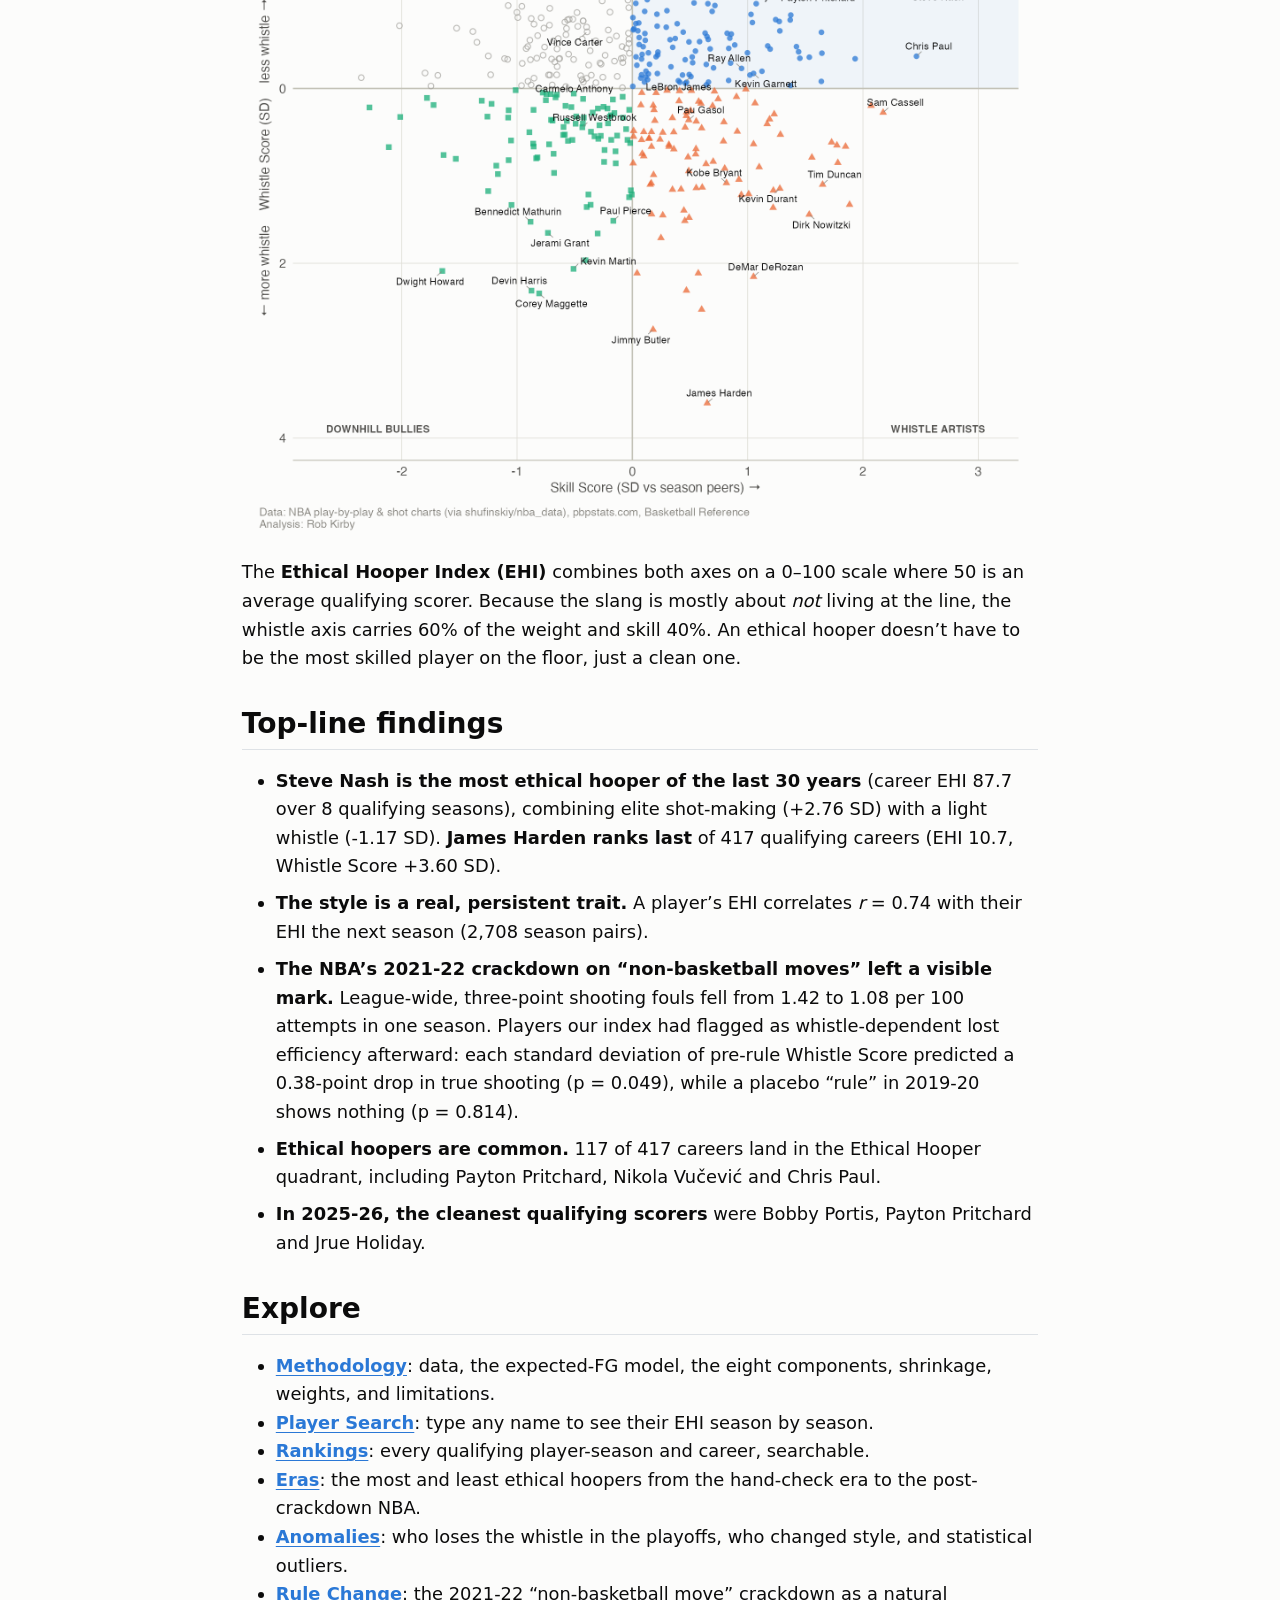
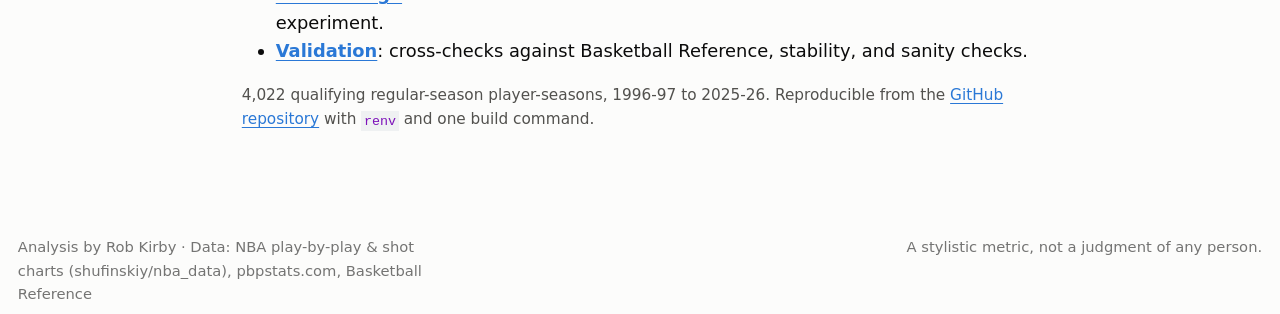
==== commit cef8ed65: "Add Player Search page; fix Hall-of-Fame asterisk in playoff names; fill GitHub URLs Co-Authored-By:" ====
--- a/docs/index.html
+++ b/docs/index.html
@@ -107,6 +107,10 @@
 <span class="menu-text">Methodology</span></a>
   </li>  
   <li class="nav-item">
+    <a class="nav-link" href="./player.html"> 
+<span class="menu-text">Player Search</span></a>
+  </li>  
+  <li class="nav-item">
     <a class="nav-link" href="./rankings.html"> 
 <span class="menu-text">Rankings</span></a>
   </li>  
@@ -179,6 +183,16 @@
 <div class="small-note">
 <p><strong>This is a stylistic metric, not a moral judgment of any person.</strong> It uses on-court play-by-play data only. Drawing fouls is legal and often smart basketball. The index describes <em>how</em> a player scores, nothing about who they are.</p>
 </div>
+<div class="callout callout-style-simple callout-tip">
+<div class="callout-body d-flex">
+<div class="callout-icon-container">
+<i class="callout-icon"></i>
+</div>
+<div class="callout-body-container">
+<p><strong>Look up any player:</strong> the <a href="./player.html">Player Search</a> page charts a player’s Ethical Hooper Index season by season.</p>
+</div>
+</div>
+</div>
 </section>
 <section id="the-map" class="level2">
 <h2 class="anchored" data-anchor-id="the-map">The map</h2>
@@ -202,6 +216,7 @@
 <h2 class="anchored" data-anchor-id="explore">Explore</h2>
 <ul>
 <li><a href="./methodology.html"><strong>Methodology</strong></a>: data, the expected-FG model, the eight components, shrinkage, weights, and limitations.</li>
+<li><a href="./player.html"><strong>Player Search</strong></a>: type any name to see their EHI season by season.</li>
 <li><a href="./rankings.html"><strong>Rankings</strong></a>: every qualifying player-season and career, searchable.</li>
 <li><a href="./eras.html"><strong>Eras</strong></a>: the most and least ethical hoopers from the hand-check era to the post-crackdown NBA.</li>
 <li><a href="./anomalies.html"><strong>Anomalies</strong></a>: who loses the whistle in the playoffs, who changed style, and statistical outliers.</li>
@@ -209,7 +224,7 @@
 <li><a href="./validation.html"><strong>Validation</strong></a>: cross-checks against Basketball Reference, stability, and sanity checks.</li>
 </ul>
 <div class="small-note">
-<p>4,022 qualifying regular-season player-seasons, 1996-97 to 2025-26. Reproducible from the <a href="https://github.com/USERNAME/ethical-hooper-index">GitHub repository</a> with <code>renv</code> and one build command.</p>
+<p>4,022 qualifying regular-season player-seasons, 1996-97 to 2025-26. Reproducible from the <a href="https://github.com/RKirbs/ethical-hooper-index">GitHub repository</a> with <code>renv</code> and one build command.</p>
 </div>
 
 
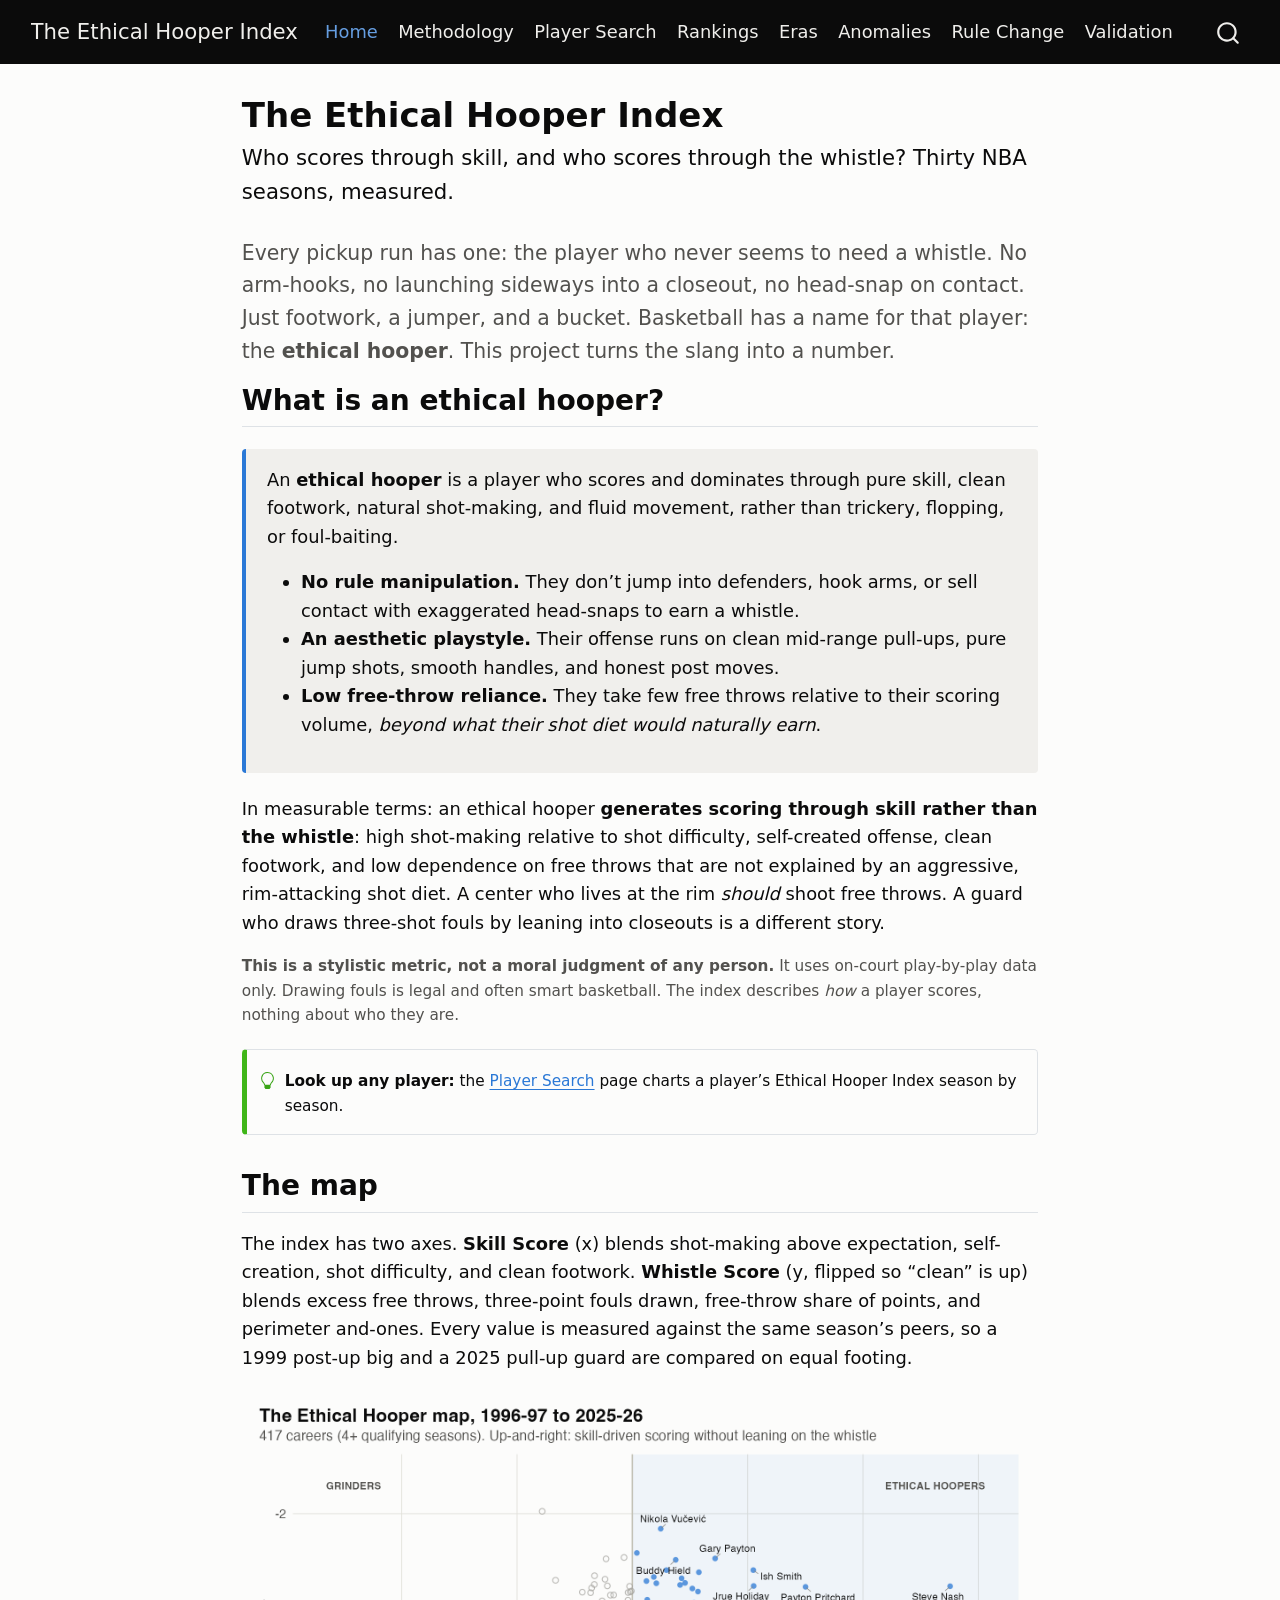
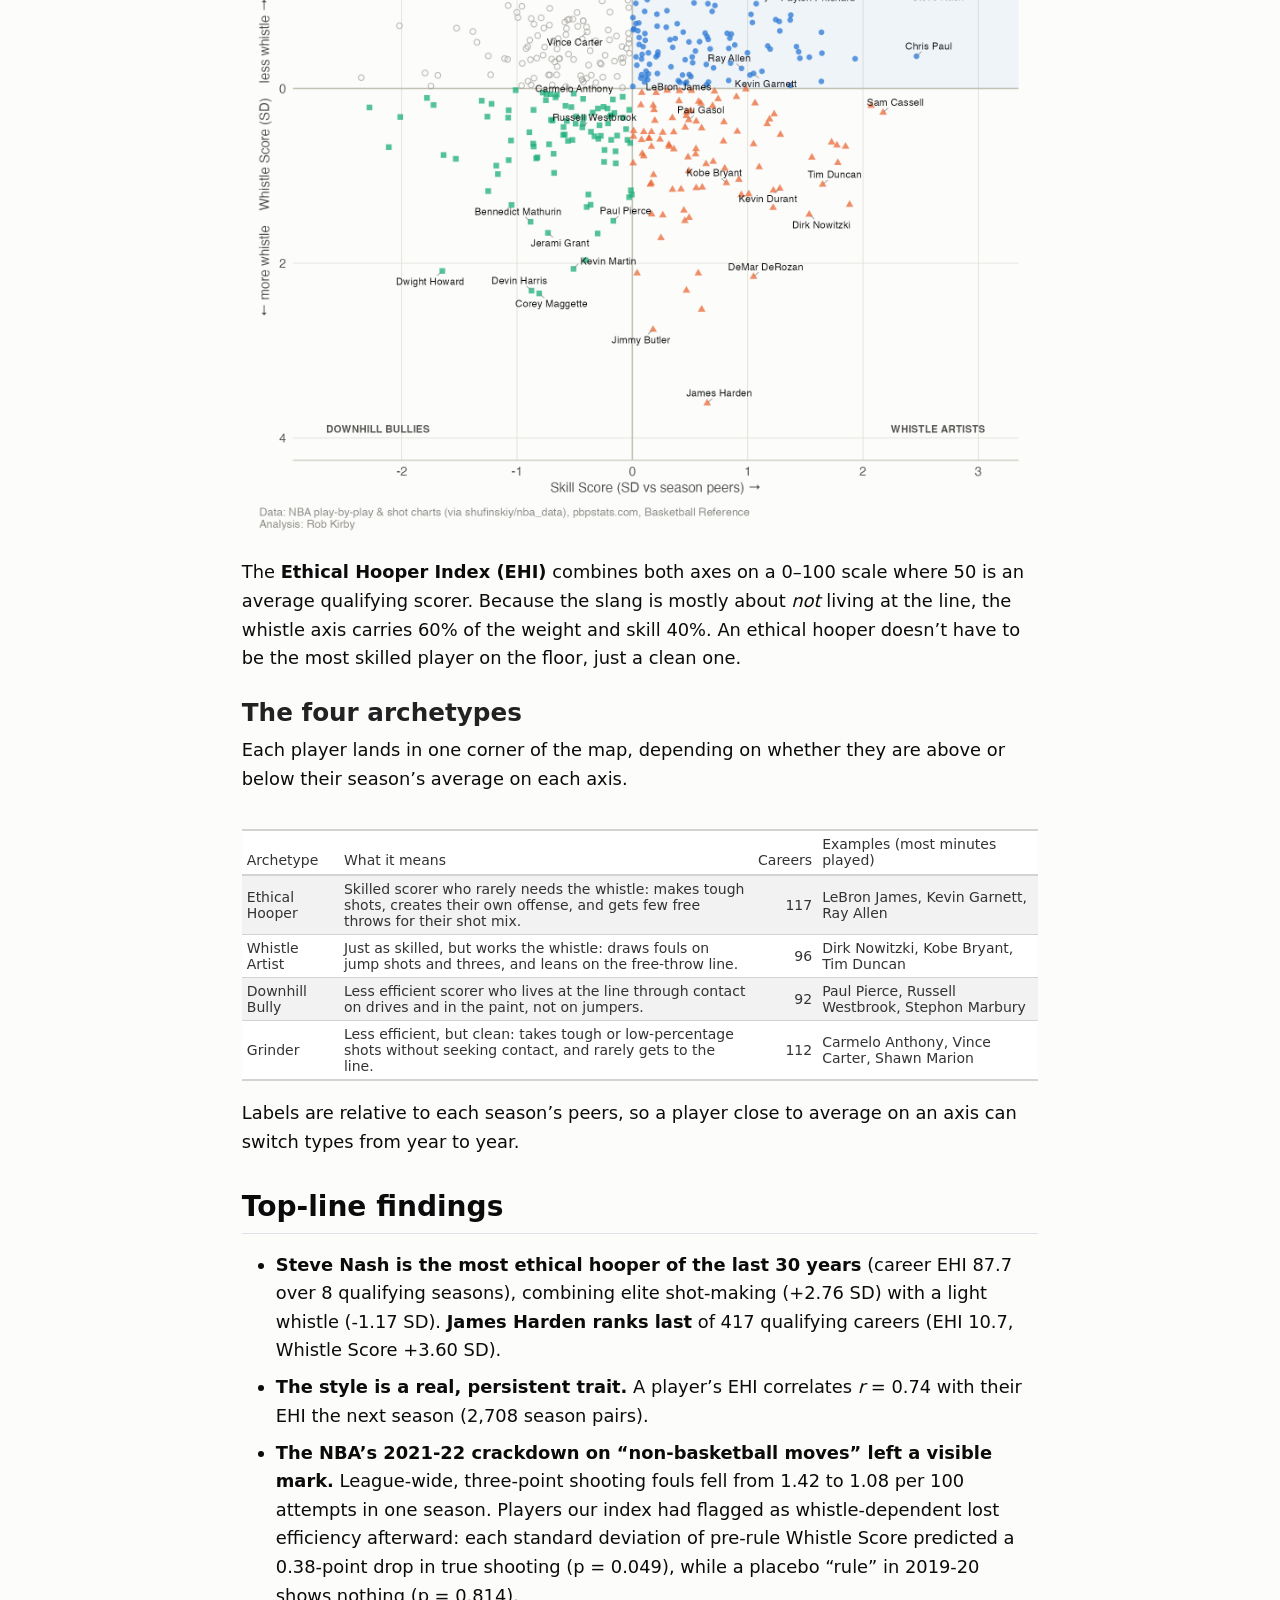
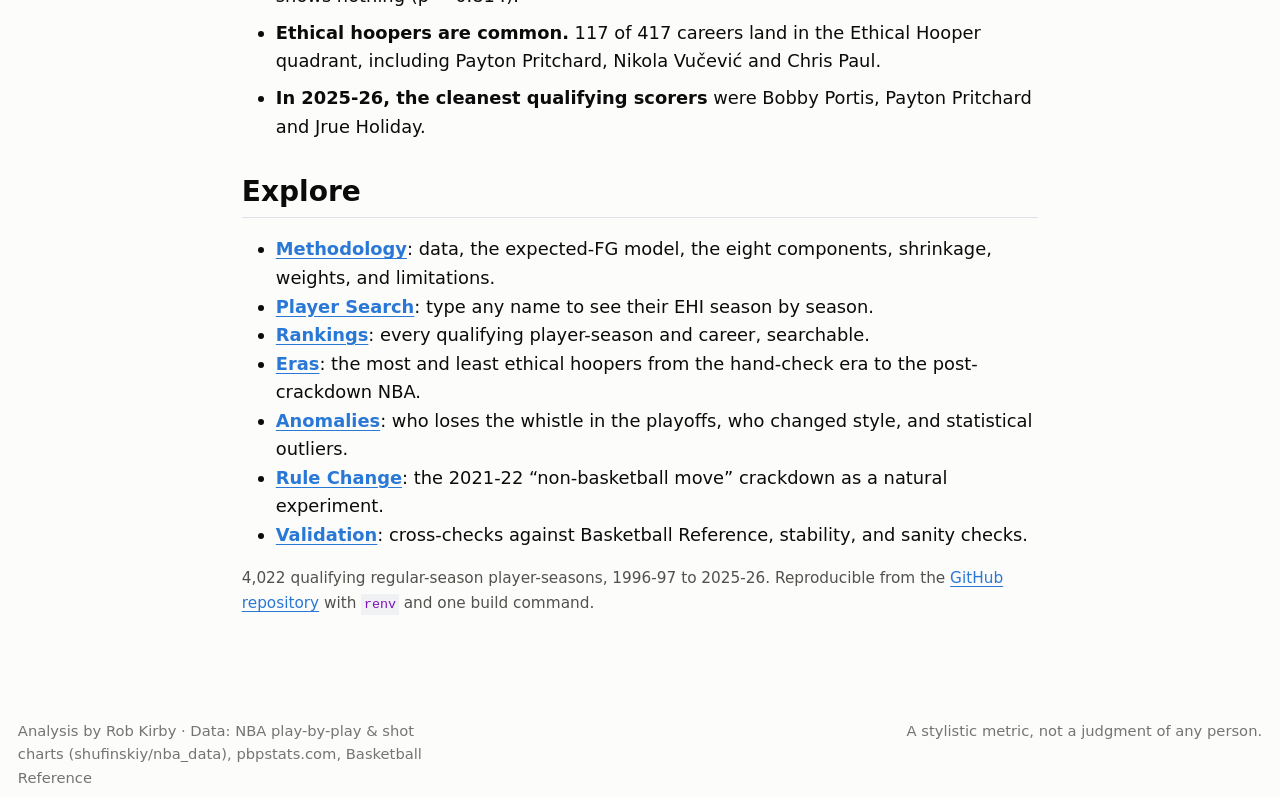
==== commit 66ed93c5: "Explain the four archetypes: key under the map on Home, one-line description on Player Search Co-Aut" ====
--- a/docs/index.html
+++ b/docs/index.html
@@ -199,6 +199,509 @@
 <p>The index has two axes. <strong>Skill Score</strong> (x) blends shot-making above expectation, self-creation, shot difficulty, and clean footwork. <strong>Whistle Score</strong> (y, flipped so “clean” is up) blends excess free throws, three-point fouls drawn, free-throw share of points, and perimeter and-ones. Every value is measured against the same season’s peers, so a 1999 post-up big and a 2025 pull-up guard are compared on equal footing.</p>
 <p><a href="figures/quadrant_signature.png" class="lightbox" data-gallery="quarto-lightbox-gallery-1"><img src="figures/quadrant_signature.png" class="img-fluid" alt="Scatter plot of every qualifying NBA career: Skill Score on the x-axis and Whistle Score on the y-axis (flipped so less whistle is up). Steve Nash sits alone in the upper right; James Harden sits alone at the bottom."></a></p>
 <p>The <strong>Ethical Hooper Index (EHI)</strong> combines both axes on a 0–100 scale where 50 is an average qualifying scorer. Because the slang is mostly about <em>not</em> living at the line, the whistle axis carries 60% of the weight and skill 40%. An ethical hooper doesn’t have to be the most skilled player on the floor, just a clean one.</p>
+<section id="the-four-archetypes" class="level3">
+<h3 class="anchored" data-anchor-id="the-four-archetypes">The four archetypes</h3>
+<p>Each player lands in one corner of the map, depending on whether they are above or below their season’s average on each axis.</p>
+<div class="cell">
+<div class="cell-output-display">
+<div id="opewvxzuug" style="padding-left:0px;padding-right:0px;padding-top:10px;padding-bottom:10px;overflow-x:auto;overflow-y:auto;width:auto;height:auto;">
+<style>#opewvxzuug table {
+  font-family: system-ui, 'Segoe UI', Roboto, Helvetica, Arial, sans-serif, 'Apple Color Emoji', 'Segoe UI Emoji', 'Segoe UI Symbol', 'Noto Color Emoji';
+  -webkit-font-smoothing: antialiased;
+  -moz-osx-font-smoothing: grayscale;
+}
+
+#opewvxzuug thead, #opewvxzuug tbody, #opewvxzuug tfoot, #opewvxzuug tr, #opewvxzuug td, #opewvxzuug th {
+  border-style: none;
+}
+
+#opewvxzuug p {
+  margin: 0;
+  padding: 0;
+}
+
+#opewvxzuug .gt_table {
+  display: table;
+  border-collapse: collapse;
+  line-height: normal;
+  margin-left: auto;
+  margin-right: auto;
+  color: #333333;
+  font-size: 14px;
+  font-weight: normal;
+  font-style: normal;
+  background-color: #FFFFFF;
+  width: 100%;
+  border-top-style: solid;
+  border-top-width: 2px;
+  border-top-color: #A8A8A8;
+  border-right-style: none;
+  border-right-width: 2px;
+  border-right-color: #D3D3D3;
+  border-bottom-style: solid;
+  border-bottom-width: 2px;
+  border-bottom-color: #A8A8A8;
+  border-left-style: none;
+  border-left-width: 2px;
+  border-left-color: #D3D3D3;
+}
+
+#opewvxzuug .gt_caption {
+  padding-top: 4px;
+  padding-bottom: 4px;
+}
+
+#opewvxzuug .gt_title {
+  color: #333333;
+  font-size: 125%;
+  font-weight: initial;
+  padding-top: 4px;
+  padding-bottom: 4px;
+  padding-left: 5px;
+  padding-right: 5px;
+  border-bottom-color: #FFFFFF;
+  border-bottom-width: 0;
+}
+
+#opewvxzuug .gt_subtitle {
+  color: #333333;
+  font-size: 85%;
+  font-weight: initial;
+  padding-top: 3px;
+  padding-bottom: 5px;
+  padding-left: 5px;
+  padding-right: 5px;
+  border-top-color: #FFFFFF;
+  border-top-width: 0;
+}
+
+#opewvxzuug .gt_heading {
+  background-color: #FFFFFF;
+  text-align: center;
+  border-bottom-color: #FFFFFF;
+  border-left-style: none;
+  border-left-width: 1px;
+  border-left-color: #D3D3D3;
+  border-right-style: none;
+  border-right-width: 1px;
+  border-right-color: #D3D3D3;
+}
+
+#opewvxzuug .gt_bottom_border {
+  border-bottom-style: solid;
+  border-bottom-width: 2px;
+  border-bottom-color: #D3D3D3;
+}
+
+#opewvxzuug .gt_col_headings {
+  border-top-style: solid;
+  border-top-width: 2px;
+  border-top-color: #D3D3D3;
+  border-bottom-style: solid;
+  border-bottom-width: 2px;
+  border-bottom-color: #D3D3D3;
+  border-left-style: none;
+  border-left-width: 1px;
+  border-left-color: #D3D3D3;
+  border-right-style: none;
+  border-right-width: 1px;
+  border-right-color: #D3D3D3;
+}
+
+#opewvxzuug .gt_col_heading {
+  color: #333333;
+  background-color: #FFFFFF;
+  font-size: 100%;
+  font-weight: normal;
+  text-transform: inherit;
+  border-left-style: none;
+  border-left-width: 1px;
+  border-left-color: #D3D3D3;
+  border-right-style: none;
+  border-right-width: 1px;
+  border-right-color: #D3D3D3;
+  vertical-align: bottom;
+  padding-top: 5px;
+  padding-bottom: 6px;
+  padding-left: 5px;
+  padding-right: 5px;
+  overflow-x: hidden;
+}
+
+#opewvxzuug .gt_column_spanner_outer {
+  color: #333333;
+  background-color: #FFFFFF;
+  font-size: 100%;
+  font-weight: normal;
+  text-transform: inherit;
+  padding-top: 0;
+  padding-bottom: 0;
+  padding-left: 4px;
+  padding-right: 4px;
+}
+
+#opewvxzuug .gt_column_spanner_outer:first-child {
+  padding-left: 0;
+}
+
+#opewvxzuug .gt_column_spanner_outer:last-child {
+  padding-right: 0;
+}
+
+#opewvxzuug .gt_column_spanner {
+  border-bottom-style: solid;
+  border-bottom-width: 2px;
+  border-bottom-color: #D3D3D3;
+  vertical-align: bottom;
+  padding-top: 5px;
+  padding-bottom: 5px;
+  overflow-x: hidden;
+  display: inline-block;
+  width: 100%;
+}
+
+#opewvxzuug .gt_spanner_row {
+  border-bottom-style: hidden;
+}
+
+#opewvxzuug .gt_group_heading {
+  padding-top: 8px;
+  padding-bottom: 8px;
+  padding-left: 5px;
+  padding-right: 5px;
+  color: #333333;
+  background-color: #FFFFFF;
+  font-size: 100%;
+  font-weight: initial;
+  text-transform: inherit;
+  border-top-style: solid;
+  border-top-width: 2px;
+  border-top-color: #D3D3D3;
+  border-bottom-style: solid;
+  border-bottom-width: 2px;
+  border-bottom-color: #D3D3D3;
+  border-left-style: none;
+  border-left-width: 1px;
+  border-left-color: #D3D3D3;
+  border-right-style: none;
+  border-right-width: 1px;
+  border-right-color: #D3D3D3;
+  vertical-align: middle;
+  text-align: left;
+}
+
+#opewvxzuug .gt_empty_group_heading {
+  padding: 0.5px;
+  color: #333333;
+  background-color: #FFFFFF;
+  font-size: 100%;
+  font-weight: initial;
+  border-top-style: solid;
+  border-top-width: 2px;
+  border-top-color: #D3D3D3;
+  border-bottom-style: solid;
+  border-bottom-width: 2px;
+  border-bottom-color: #D3D3D3;
+  vertical-align: middle;
+}
+
+#opewvxzuug .gt_from_md > :first-child {
+  margin-top: 0;
+}
+
+#opewvxzuug .gt_from_md > :last-child {
+  margin-bottom: 0;
+}
+
+#opewvxzuug .gt_row {
+  padding-top: 5px;
+  padding-bottom: 5px;
+  padding-left: 5px;
+  padding-right: 5px;
+  margin: 10px;
+  border-top-style: solid;
+  border-top-width: 1px;
+  border-top-color: #D3D3D3;
+  border-left-style: none;
+  border-left-width: 1px;
+  border-left-color: #D3D3D3;
+  border-right-style: none;
+  border-right-width: 1px;
+  border-right-color: #D3D3D3;
+  vertical-align: middle;
+  overflow-x: hidden;
+}
+
+#opewvxzuug .gt_stub {
+  color: #333333;
+  background-color: #FFFFFF;
+  font-size: 100%;
+  font-weight: initial;
+  text-transform: inherit;
+  border-right-style: solid;
+  border-right-width: 2px;
+  border-right-color: #D3D3D3;
+  padding-left: 5px;
+  padding-right: 5px;
+}
+
+#opewvxzuug .gt_stub_row_group {
+  color: #333333;
+  background-color: #FFFFFF;
+  font-size: 100%;
+  font-weight: initial;
+  text-transform: inherit;
+  border-right-style: solid;
+  border-right-width: 2px;
+  border-right-color: #D3D3D3;
+  padding-left: 5px;
+  padding-right: 5px;
+  vertical-align: top;
+}
+
+#opewvxzuug .gt_row_group_first td {
+  border-top-width: 2px;
+}
+
+#opewvxzuug .gt_row_group_first th {
+  border-top-width: 2px;
+}
+
+#opewvxzuug .gt_summary_row {
+  color: #333333;
+  background-color: #FFFFFF;
+  text-transform: inherit;
+  padding-top: 8px;
+  padding-bottom: 8px;
+  padding-left: 5px;
+  padding-right: 5px;
+}
+
+#opewvxzuug .gt_first_summary_row {
+  border-top-style: solid;
+  border-top-color: #D3D3D3;
+}
+
+#opewvxzuug .gt_first_summary_row.thick {
+  border-top-width: 2px;
+}
+
+#opewvxzuug .gt_last_summary_row {
+  padding-top: 8px;
+  padding-bottom: 8px;
+  padding-left: 5px;
+  padding-right: 5px;
+  border-bottom-style: solid;
+  border-bottom-width: 2px;
+  border-bottom-color: #D3D3D3;
+}
+
+#opewvxzuug .gt_grand_summary_row {
+  color: #333333;
+  background-color: #FFFFFF;
+  text-transform: inherit;
+  padding-top: 8px;
+  padding-bottom: 8px;
+  padding-left: 5px;
+  padding-right: 5px;
+}
+
+#opewvxzuug .gt_first_grand_summary_row {
+  padding-top: 8px;
+  padding-bottom: 8px;
+  padding-left: 5px;
+  padding-right: 5px;
+  border-top-style: double;
+  border-top-width: 6px;
+  border-top-color: #D3D3D3;
+}
+
+#opewvxzuug .gt_last_grand_summary_row_top {
+  padding-top: 8px;
+  padding-bottom: 8px;
+  padding-left: 5px;
+  padding-right: 5px;
+  border-bottom-style: double;
+  border-bottom-width: 6px;
+  border-bottom-color: #D3D3D3;
+}
+
+#opewvxzuug .gt_striped {
+  background-color: rgba(128, 128, 128, 0.05);
+}
+
+#opewvxzuug .gt_table_body {
+  border-top-style: solid;
+  border-top-width: 2px;
+  border-top-color: #D3D3D3;
+  border-bottom-style: solid;
+  border-bottom-width: 2px;
+  border-bottom-color: #D3D3D3;
+}
+
+#opewvxzuug .gt_footnotes {
+  color: #333333;
+  background-color: #FFFFFF;
+  border-bottom-style: none;
+  border-bottom-width: 2px;
+  border-bottom-color: #D3D3D3;
+  border-left-style: none;
+  border-left-width: 2px;
+  border-left-color: #D3D3D3;
+  border-right-style: none;
+  border-right-width: 2px;
+  border-right-color: #D3D3D3;
+}
+
+#opewvxzuug .gt_footnote {
+  margin: 0px;
+  font-size: 90%;
+  padding-top: 4px;
+  padding-bottom: 4px;
+  padding-left: 5px;
+  padding-right: 5px;
+}
+
+#opewvxzuug .gt_sourcenotes {
+  color: #333333;
+  background-color: #FFFFFF;
+  border-bottom-style: none;
+  border-bottom-width: 2px;
+  border-bottom-color: #D3D3D3;
+  border-left-style: none;
+  border-left-width: 2px;
+  border-left-color: #D3D3D3;
+  border-right-style: none;
+  border-right-width: 2px;
+  border-right-color: #D3D3D3;
+}
+
+#opewvxzuug .gt_sourcenote {
+  font-size: 90%;
+  padding-top: 4px;
+  padding-bottom: 4px;
+  padding-left: 5px;
+  padding-right: 5px;
+}
+
+#opewvxzuug .gt_left {
+  text-align: left;
+}
+
+#opewvxzuug .gt_center {
+  text-align: center;
+}
+
+#opewvxzuug .gt_right {
+  text-align: right;
+  font-variant-numeric: tabular-nums;
+}
+
+#opewvxzuug .gt_font_normal {
+  font-weight: normal;
+}
+
+#opewvxzuug .gt_font_bold {
+  font-weight: bold;
+}
+
+#opewvxzuug .gt_font_italic {
+  font-style: italic;
+}
+
+#opewvxzuug .gt_super {
+  font-size: 65%;
+}
+
+#opewvxzuug .gt_footnote_marks {
+  font-size: 75%;
+  vertical-align: 0.4em;
+  position: initial;
+}
+
+#opewvxzuug .gt_asterisk {
+  font-size: 100%;
+  vertical-align: 0;
+}
+
+#opewvxzuug .gt_indent_1 {
+  text-indent: 5px;
+}
+
+#opewvxzuug .gt_indent_2 {
+  text-indent: 10px;
+}
+
+#opewvxzuug .gt_indent_3 {
+  text-indent: 15px;
+}
+
+#opewvxzuug .gt_indent_4 {
+  text-indent: 20px;
+}
+
+#opewvxzuug .gt_indent_5 {
+  text-indent: 25px;
+}
+
+#opewvxzuug .katex-display {
+  display: inline-flex !important;
+  margin-bottom: 0.75em !important;
+}
+
+#opewvxzuug div.Reactable > div.rt-table > div.rt-thead > div.rt-tr.rt-tr-group-header > div.rt-th-group:after {
+  height: 0px !important;
+}
+</style>
+
+<table class="gt_table caption-top table table-sm table-striped small" data-quarto-bootstrap="false">
+<colgroup>
+<col>
+<col style="width: 52%">
+<col>
+<col>
+</colgroup>
+<thead>
+<tr class="gt_col_headings header">
+<th id="Archetype" class="gt_col_heading gt_columns_bottom_border gt_left" data-quarto-table-cell-role="th" scope="col">Archetype</th>
+<th id="What-it-means" class="gt_col_heading gt_columns_bottom_border gt_left" data-quarto-table-cell-role="th" scope="col">What it means</th>
+<th id="Careers" class="gt_col_heading gt_columns_bottom_border gt_right" data-quarto-table-cell-role="th" scope="col">Careers</th>
+<th id="Examples-(most-minutes-played)" class="gt_col_heading gt_columns_bottom_border gt_left" data-quarto-table-cell-role="th" scope="col">Examples (most minutes played)</th>
+</tr>
+</thead>
+<tbody class="gt_table_body">
+<tr class="odd">
+<td class="gt_row gt_left" headers="Archetype">Ethical Hooper</td>
+<td class="gt_row gt_left" headers="What-it-means">Skilled scorer who rarely needs the whistle: makes tough shots, creates their own offense, and gets few free throws for their shot mix.</td>
+<td class="gt_row gt_right" headers="Careers">117</td>
+<td class="gt_row gt_left" headers="Examples-(most-minutes-played)">LeBron James, Kevin Garnett, Ray Allen</td>
+</tr>
+<tr class="even">
+<td class="gt_row gt_left" headers="Archetype">Whistle Artist</td>
+<td class="gt_row gt_left" headers="What-it-means">Just as skilled, but works the whistle: draws fouls on jump shots and threes, and leans on the free-throw line.</td>
+<td class="gt_row gt_right" headers="Careers">96</td>
+<td class="gt_row gt_left" headers="Examples-(most-minutes-played)">Dirk Nowitzki, Kobe Bryant, Tim Duncan</td>
+</tr>
+<tr class="odd">
+<td class="gt_row gt_left" headers="Archetype">Downhill Bully</td>
+<td class="gt_row gt_left" headers="What-it-means">Less efficient scorer who lives at the line through contact on drives and in the paint, not on jumpers.</td>
+<td class="gt_row gt_right" headers="Careers">92</td>
+<td class="gt_row gt_left" headers="Examples-(most-minutes-played)">Paul Pierce, Russell Westbrook, Stephon Marbury</td>
+</tr>
+<tr class="even">
+<td class="gt_row gt_left" headers="Archetype">Grinder</td>
+<td class="gt_row gt_left" headers="What-it-means">Less efficient, but clean: takes tough or low-percentage shots without seeking contact, and rarely gets to the line.</td>
+<td class="gt_row gt_right" headers="Careers">112</td>
+<td class="gt_row gt_left" headers="Examples-(most-minutes-played)">Carmelo Anthony, Vince Carter, Shawn Marion</td>
+</tr>
+</tbody>
+</table>
+
+</div>
+</div>
+</div>
+<p>Labels are relative to each season’s peers, so a player close to average on an axis can switch types from year to year.</p>
+</section>
 </section>
 <section id="top-line-findings" class="level2">
 <h2 class="anchored" data-anchor-id="top-line-findings">Top-line findings</h2>
